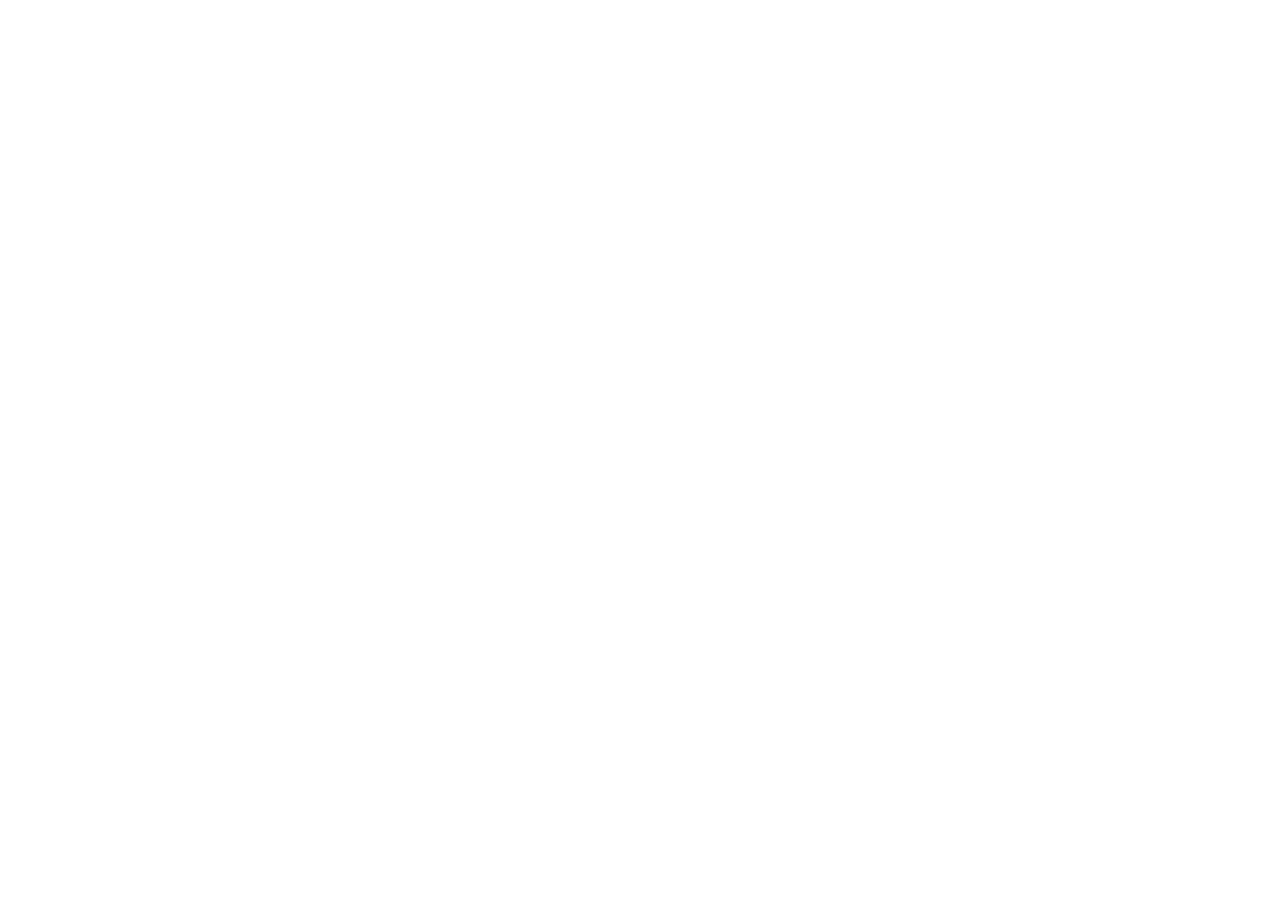
==== PÁG-LOGIN-INSTAGRAM/index.html @ 27ef536a "primeira versão" ====
<!DOCTYPE html>
<html lang="pt-br">
<head>
    <meta charset="UTF-8">
    <meta http-equiv="X-UA-Compatible" content= "IE=edge">
    <meta name="viewport" content="width=device-width, initial-scale=1.0">
    <title>Home Instagram</title>
    <link rel="stylesheet" href="./CSS/styles.css">
    <link rel="shortcut icon" href="IMG/favicon.png" type="image/x-icon">
</head>
<body>
    
</body>
</html>
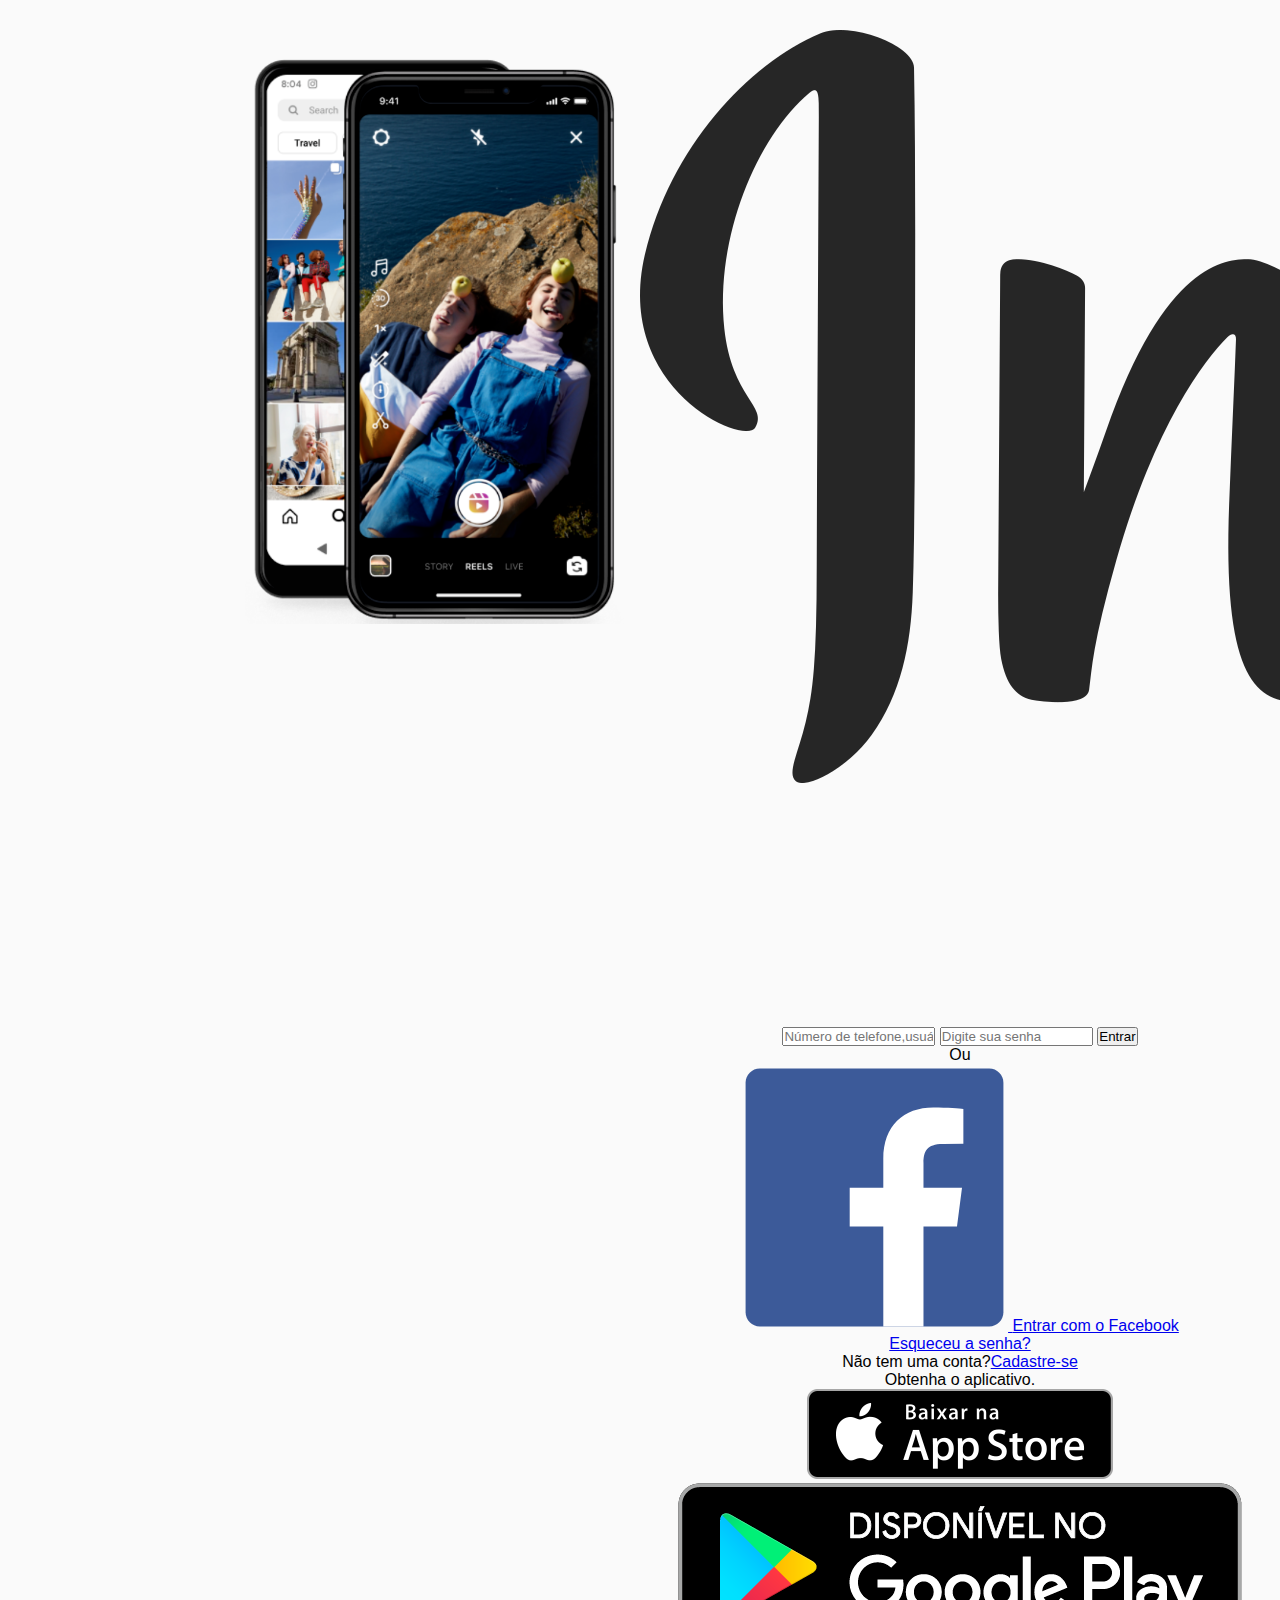
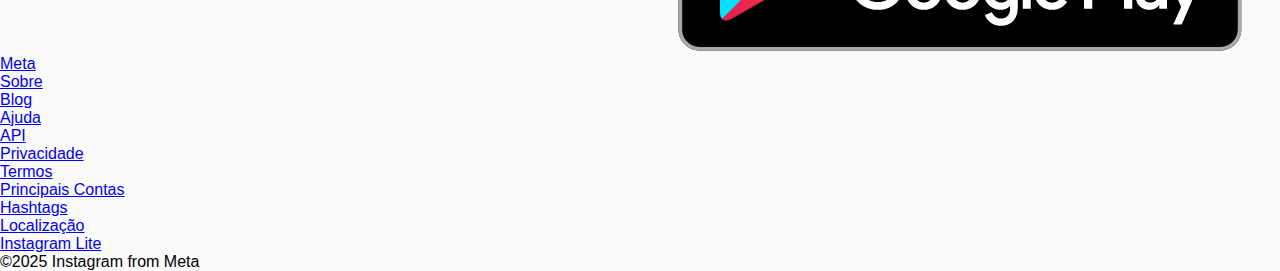
==== commit 683487a4: "att codin" ====
--- a/PÁG-LOGIN-INSTAGRAM/index.html
+++ b/PÁG-LOGIN-INSTAGRAM/index.html
@@ -9,6 +9,72 @@
     <link rel="shortcut icon" href="IMG/favicon.png" type="image/x-icon">
 </head>
 <body>
-    
+    <main>
+        <div id="main-container">
+            <!-- banner container -->
+            <div id="banner-container">
+                <img src="IMG/banner2.png" alt="Crie uma conta no Instagram">
+            </div>
+            <!-- Login e registro -->
+            <div id="form-container">
+                <div id="form-box">
+                    <img src="IMG/logo_instagram.png" alt="Instagram">
+                    <form id="login-form">
+                        <input 
+                        type="text" 
+                        name="username" 
+                        placeholder="Número de telefone,usuário ou e-mail" />
+                        <input type="password" name="password" placeholder="Digite sua senha" />
+                        <input type="submit" value="Entrar" />
+                    </form>
+                    <div class="separator">
+                        <div class="line"></div>
+                        <span>Ou</span>
+                    </div>
+                    <div id="other-links">
+                        <div id="facebook-login">
+                            <a href="#">
+                                <img src="IMG/logo_facebook.svg" alt="Facebook Login">
+                                <span>Entrar com o Facebook</span>
+                            </a>
+                        </div>
+                        <div id="forgot-pass">
+                            <a href="#">Esqueceu a senha?</a>
+                        </div>
+                    </div>
+                </div>
+                <div id="resgiter-container">
+                    <p>Não tem uma conta?<a href="#">Cadastre-se</a></p>
+                </div>
+                <div id="get-app-container">
+                    <p>Obtenha o aplicativo.</p>
+                    <a href="#">
+                        <img src="IMG/apple_btn.png" alt="Apple Store">
+                    </a>
+                    <a href="#">
+                        <img src="IMG/gplay_btn.png" alt="Google Play">
+                    </a>
+                </div>
+            </div>
+        </div>
+    </main>
+    <footer>
+        <nav>
+            <ul id="footer-links">
+                <li><a href="#">Meta</a></li>
+                <li><a href="#">Sobre</a></li>
+                <li><a href="#">Blog</a></li>
+                <li><a href="#">Ajuda</a></li>
+                <li><a href="#">API</a></li>
+                <li><a href="#">Privacidade</a></li>
+                <li><a href="#">Termos</a></li>
+                <li><a href="#">Principais Contas</a></li>
+                <li><a href="#">Hashtags</a></li>
+                <li><a href="#">Localização</a></li>
+                <li><a href="#">Instagram Lite</a></li>
+            </ul>
+        </nav>
+        <p id="copyright">&copy;2025 Instagram from Meta</p>
+    </footer>
 </body>
 </html>--- a/PÁG-LOGIN-INSTAGRAM/CSS/styles.css
+++ b/PÁG-LOGIN-INSTAGRAM/CSS/styles.css
@@ -0,0 +1,39 @@
+/* GERAL */
+*{
+    padding: 0;
+    margin: 0;
+    box-sizing: border-box;
+    font-family: Helvetica;
+}
+
+body{
+    background-color: #fafafa;
+}
+
+/* CONTAINERS */
+#main-container{
+    display: flex;
+    margin-top: 30px;
+}
+
+#banner-container,
+#form-container{
+    flex: 1 1 0;
+    width: 50%;
+}
+
+#banner-container{
+    text-align: right;
+}
+
+#banner-container img{
+    width: 100%;
+    margin-right: 15px;
+    margin-top: 25px;
+    max-width: 380px;
+}
+
+#form-container{
+    text-align: center;
+}
+
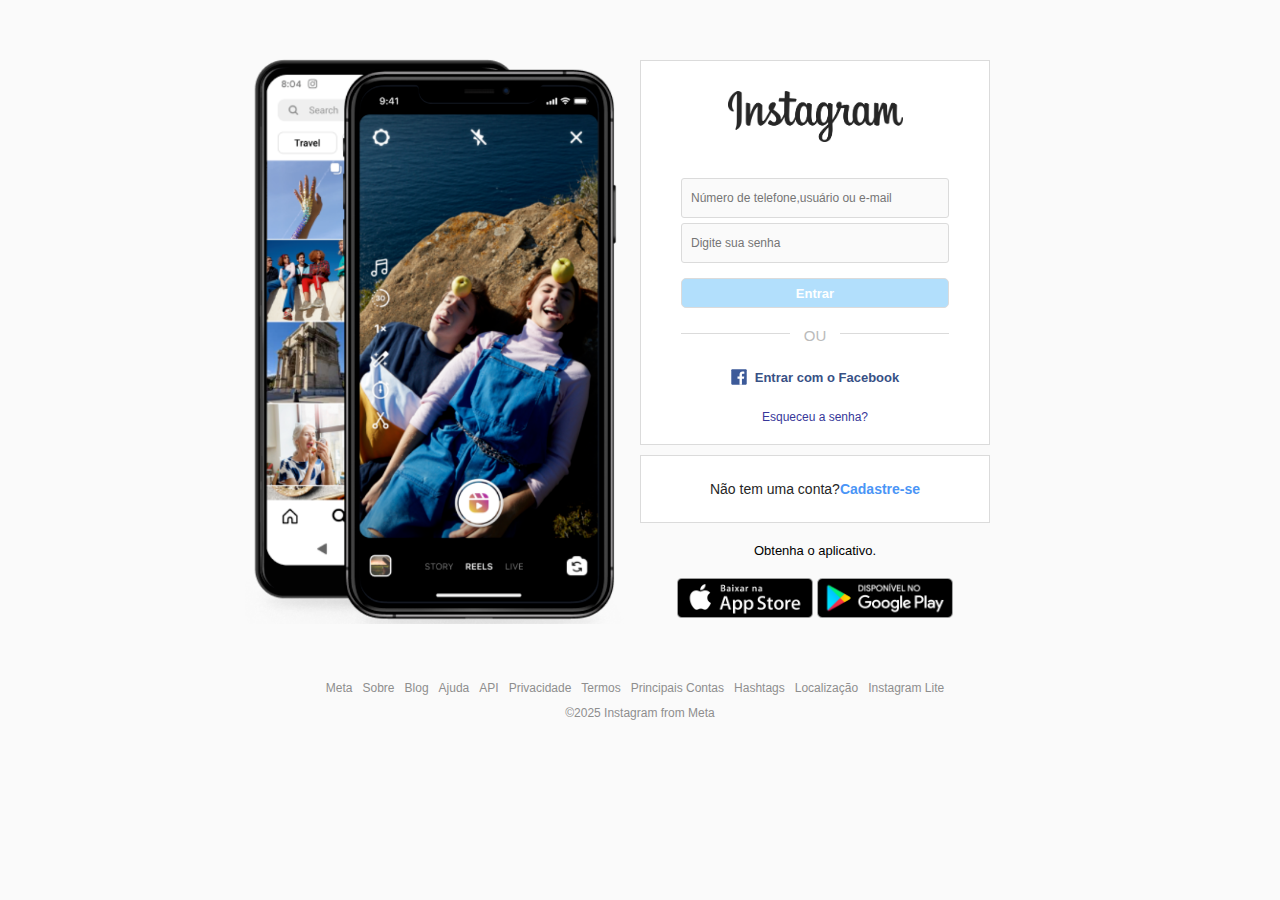
==== commit c4f7c9ba: "version finish" ====
--- a/PÁG-LOGIN-INSTAGRAM/index.html
+++ b/PÁG-LOGIN-INSTAGRAM/index.html
@@ -18,7 +18,7 @@
             <!-- Login e registro -->
             <div id="form-container">
                 <div id="form-box">
-                    <img src="IMG/logo_instagram.png" alt="Instagram">
+                    <img id= "logo-insta" src="IMG/logo_instagram.png" alt="Instagram">
                     <form id="login-form">
                         <input 
                         type="text" 
@@ -43,7 +43,7 @@
                         </div>
                     </div>
                 </div>
-                <div id="resgiter-container">
+                <div id="register-container">
                     <p>Não tem uma conta?<a href="#">Cadastre-se</a></p>
                 </div>
                 <div id="get-app-container">
--- a/PÁG-LOGIN-INSTAGRAM/CSS/styles.css
+++ b/PÁG-LOGIN-INSTAGRAM/CSS/styles.css
@@ -37,3 +37,220 @@
     text-align: center;
 }
 
+/* form container */
+#form-box{
+    background-color: #fff;
+    border: 1px solid #dbdbdb;
+    width: 350px;
+    margin-top: 30px;
+}
+
+#logo-insta{
+    width: 175px;
+    height: 51px;
+    margin: 30px auto 12px;
+}
+
+#login-form{
+    margin-top: 20px;
+}
+
+#login-form input{
+    display: block;
+    font-size: 12px;
+    padding: 12px 9px;
+    background-color: #fafafa;
+    border: 1px solid #dbdbdb;
+    border-radius: 3px;
+    width: 268px;
+    margin: 5px auto;
+}
+
+#login-form input[type="submit"]{
+    background-color: #b2dffc;
+    color: #fff;
+    margin-top: 15px;
+    border-radius: 5px;
+    height: 30px;
+    font-size: 13px;
+    padding: 0;
+    font-weight: bold;
+}
+
+/* separador */
+.separator{
+    position: relative;
+}
+
+.line{
+    border-top: 1px solid #dbdbdb;
+    width: 268px;
+    margin: 25px auto 35px;
+}
+
+.separator span{
+    position: absolute;
+    color: #bbb;
+    text-transform: uppercase;
+    background-color: #fff;
+    top: -6px;
+    width: 50px;
+    margin-left: -25px;
+    font-size: 15px;
+}
+
+/* facebook-login */
+
+#facebook-login{
+    margin-bottom: 25px;
+}
+
+#facebook-login a{
+    text-decoration: none;
+    color: #385185;
+    display: flex;
+    align-items: center;
+    justify-content: center;
+}
+
+#facebook-login img{
+    width: 16px;
+    height: 16px;
+    margin-right: 8px;
+}
+
+#facebook-login span{
+    font-weight: bold;
+    font-size: 13px;
+    margin-top: 1px;
+}
+
+/* forgot-pass */
+
+#forgot-pass{
+    margin-bottom: 20px;
+    font-size: 12px;
+}
+
+#forgot-pass a{
+    text-decoration: none;
+    color: #373799;
+}
+
+/* register container */
+#register-container{
+    background-color: #fff;
+    border: 1px solid #dbdbdb;
+    width: 350px;
+    margin-top: 10px;
+    padding: 25px;
+}
+
+#register-container p{
+    font-size: 14px;
+    color: #262626;
+}
+
+#register-container a{
+    color: #4a95f6;
+    font-weight: bold;
+    text-decoration: none;
+}
+
+/* get app */
+
+#get-app-container{
+    text-align: center;
+    width: 350px;
+}
+
+#get-app-container p{
+    margin: 20px 0;
+    font-size: 13px;
+}
+
+#get-app-container a{
+    text-decoration: none;
+}
+
+#get-app-container img {
+    width: 136px;
+    height: 40px;
+}
+
+/* footer */
+footer{
+    text-align: left;
+    width: 1000px;
+    margin: 50px auto;
+    display: flex;
+    flex-direction: column;
+    justify-content: center;
+    align-items: center;
+}
+
+footer #footer-links{
+    display: flex;
+    list-style: none;
+}
+
+#footer-links li{
+    margin-right: 10px;
+}
+
+#footer-links a,
+#copyright{
+    text-decoration: none;
+    color: #8e8e8e;
+    font-size: 12px;
+}
+
+#copyright{
+    margin-top: 10px;
+}
+
+ /* Mobile */
+
+ @media (max-width:450px){
+    body{
+        background-color: #fff;
+    }
+
+    #banner-container{
+        display: none;
+    }
+
+    #main-container,
+    #form-box{
+        margin: 0;
+    }
+
+    #form-container,
+    #form-box,
+    #register-container,
+    #get-app-container{
+        width: 100%;
+        border: none;
+    }
+
+    footer{
+        width: 90%;
+    }
+
+    #footer-links{
+        flex-wrap: wrap;
+        justify-content: center;
+    }
+
+    #footer-links{
+        margin-bottom: 10px;
+    }
+ }
+
+ /* Tablet */
+
+ @media (max-width:900px){
+    body{
+        background-color: #fff;
+    }
+ }